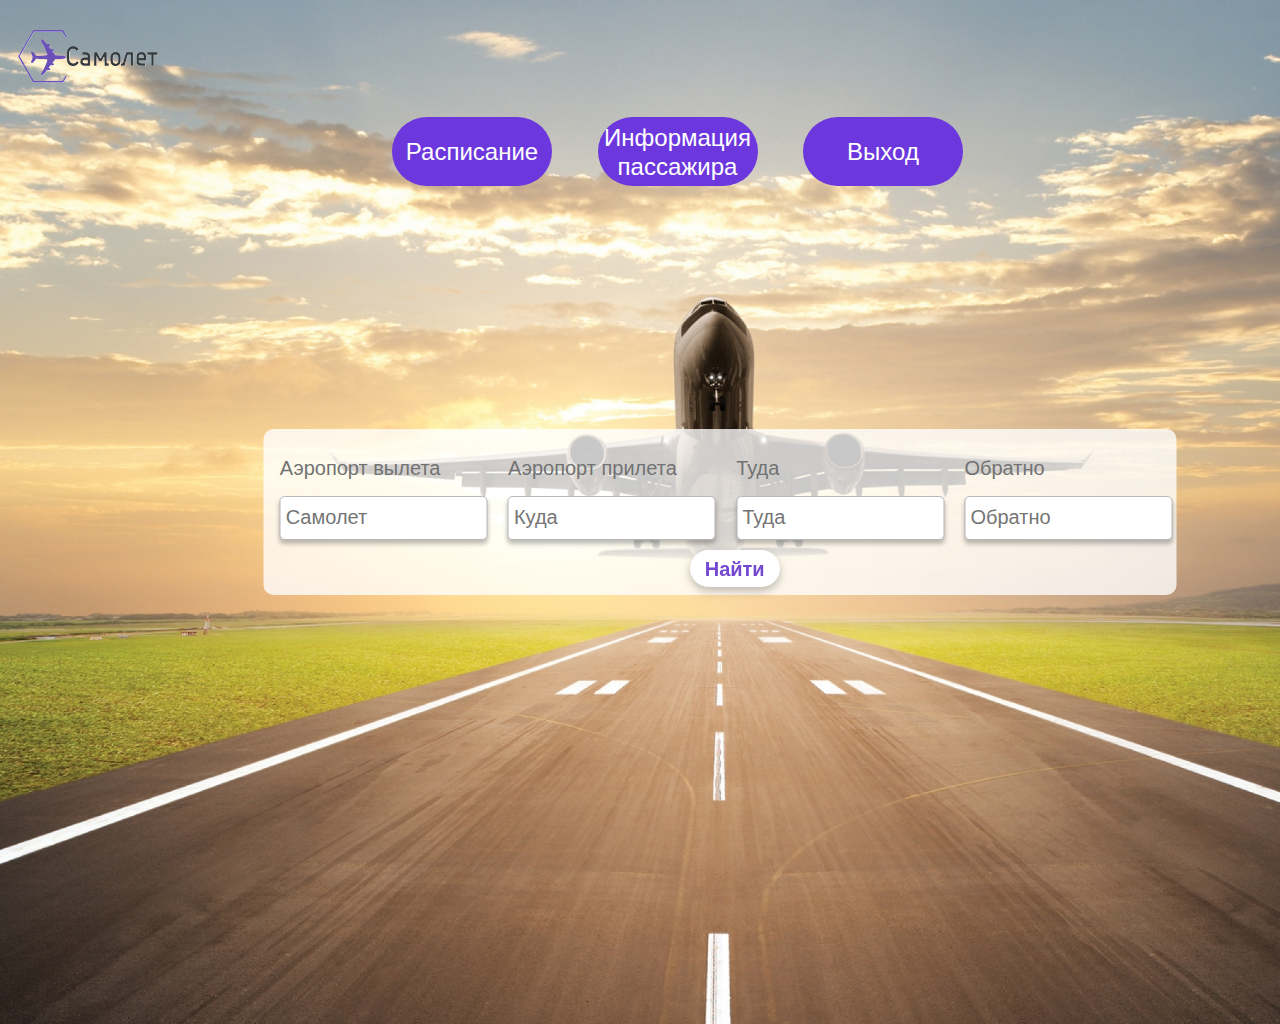
==== Site/Cashier_page/Cashier_page.html @ 3afeaa65 "Страница кассира" ====
<!DOCTYPE html>
<html lang="ru">
<head>
    <meta charset="UTF-8">
    <meta name="viewport" content="width=device-width, initial-scale=1.0">
	<link rel="stylesheet" href="styles.css">
    <title>Кассир</title>
</head>
<body>
    <div class="runway">
        <div class="logo"></div>
        <div class="navigation">
            <div class="nav-button">Расписание</div>
            <div class="nav-button">Информация пассажира</div>
            <div class="nav-button">Выход</div>
        </div>
        <div class="form-container">
            <div class="form-group">
                <label for="departure">Аэропорт вылета</label>
                <input type="text" id="departure" placeholder="Самолет">
            </div>
            <div class="form-group">
                <label for="arrival">Аэропорт прилета</label>
                <input type="text" id="arrival" placeholder="Куда">
            </div>
            <div class="form-group">
                <label for="one-way">Туда</label>
                <input type="text" id="one-way" placeholder="Туда">
            </div>
            <div class="form-group">
                <label for="return">Обратно</label>
                <input type="text" id="return" placeholder="Обратно">
            </div>
        </div>        
        <div class="search-button">
            <span>Найти</span>
        </div>
    </div>
</body>
</html>
---- Site/Cashier_page/styles.css ----
body {
    margin: 0;
    padding: 0;
    background: #FFFFFF;
    box-shadow: 0px 4px 4px rgba(0, 0, 0, 0.25);
    font-family: 'Inter', sans-serif;
}
.runway {
    position: absolute;
    width: 1440px;
    height: 1024px;
    left: 0;
    top: 0;
    background: url('img/Runway.jpeg') no-repeat center center;
    background-size: cover;
}
.logo {
    position: absolute;
    width: 150.03px;
    height: 68px;
    left: 12px;
    top: 20px;
    background: url('img/Logo.png') no-repeat center center;
    background-size: cover;
}
.navigation {
    position: absolute;
    width: 571px;
    height: 78px;
    left: 392px;
    top: 117px;
    display: flex;
    justify-content: space-between;
}
.nav-button {
    background: #6D37DE;
    border-radius: 50px;
    padding: 10px;
    color: #FFFFFF;
    font-size: 24px;
    line-height: 29px;
    text-align: center;
    width: 140px;
    height: 49px;
    display: flex;
    align-items: center;
    justify-content: center;
    transition: transform 0.3s, background-color 0.3s;
}
.nav-button:hover {
    background-color: #5a2fbd;
    transform: scale(1.1);
}
.form-container {
    position: absolute;
    width: 913px;
    height: 166px;
    left: 50%;
    top: 50%;
    transform: translate(-50%, -50%);
    background: rgba(255, 255, 255, 0.78);
    border-radius: 10px;
    display: flex;
    justify-content: space-around;
    align-items: center;
}
.form-group {
    position: relative;
    width: 195.9px;
    height: 32.59px;
}
.form-group label {
    position: absolute;
    width: 100%;
    top: -40px;
    left: 50%;
    transform: translateX(-50%);
    font-family: 'Inter', sans-serif;
    font-weight: 400;
    font-size: 20px;
    line-height: 24px;
    color: #727272;
}
.form-group input {
    width: 100%;
    height: 100%;
    background: #FFFFFF;
    border: 1px solid #B7B7B7;
    box-shadow: 0px 4px 4px rgba(0, 0, 0, 0.25);
    border-radius: 5px;
    padding: 5px;
    font-size: 20px;
    line-height: 24px;
    color: #000000;
}
.search-button {
    position: absolute;
    width: 89.88px;
    height: 37px;
    left: 689.75px;
    top: 550px;
    background: #FFFFFF;
    border-radius: 40px;
    display: flex;
    align-items: center;
    justify-content: center;
    filter: drop-shadow(0px 4px 4px rgba(0, 0, 0, 0.25));
    cursor: pointer;
    transition: transform 0.3s, background-color 0.3s;
}
.search-button:hover {
    background-color: #e0e0e0;
    transform: scale(1.1);
}
.search-button span {
    font-weight: 700;
    font-size: 20px;
    line-height: 24px;
    color: #7448D1;
}
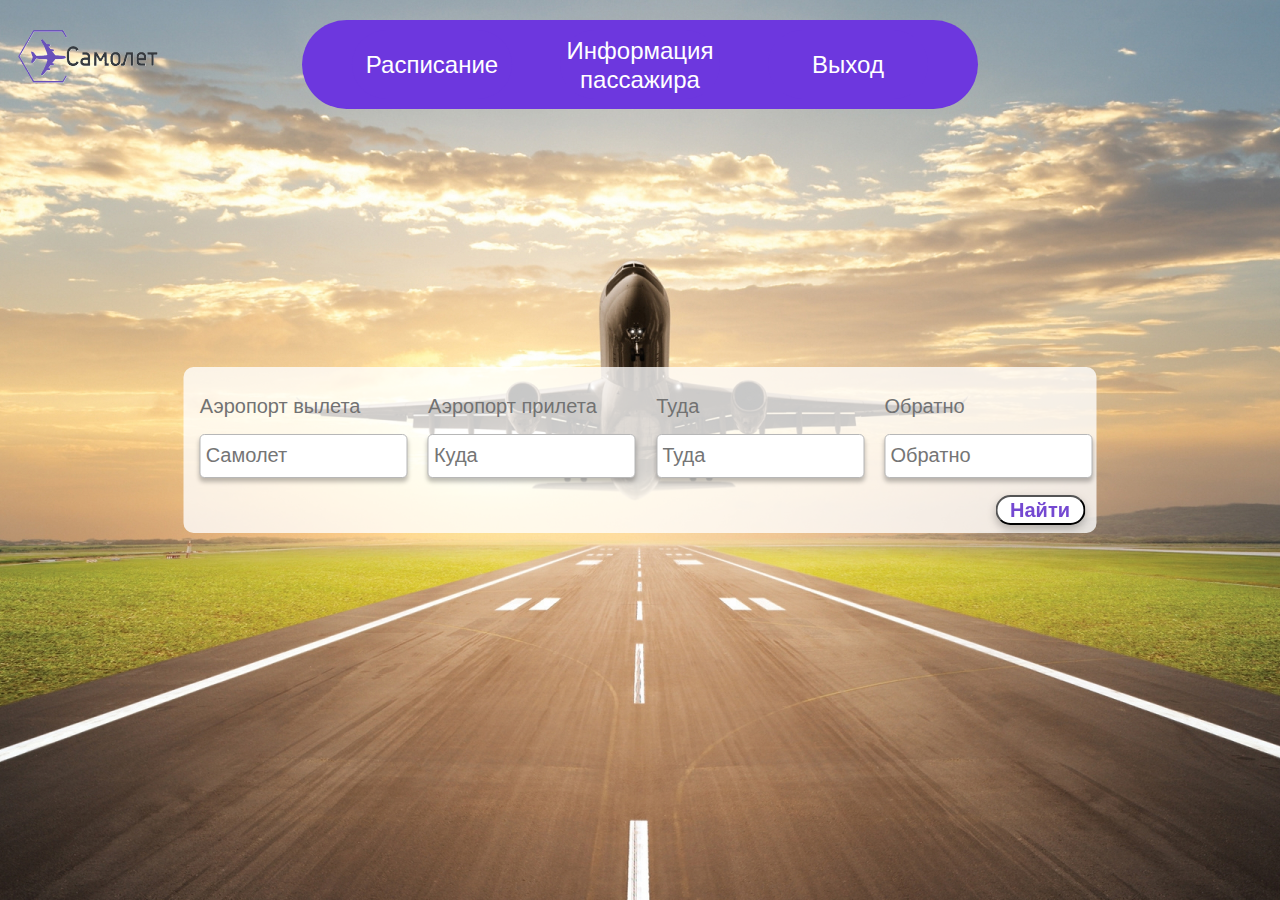
==== commit aca9c64a: "correct some mistake" ====
--- a/Site/Cashier_page/Cashier_page.html
+++ b/Site/Cashier_page/Cashier_page.html
@@ -31,9 +31,10 @@
                 <label for="return">Обратно</label>
                 <input type="text" id="return" placeholder="Обратно">
             </div>
+            <button><span>Найти</span></button>
         </div>        
         <div class="search-button">
-            <span>Найти</span>
+            
         </div>
     </div>
 </body>
--- a/Site/Cashier_page/styles.css
+++ b/Site/Cashier_page/styles.css
@@ -7,11 +7,18 @@
 }
 .runway {
     position: absolute;
-    width: 1440px;
-    height: 1024px;
+    width: 100%;
+    height: 100%;
     left: 0;
     top: 0;
     background: url('img/Runway.jpeg') no-repeat center center;
+    background-size: cover;
+    background-repeat: no-repeat;
+    background-position: center center;
+    background-attachment: fixed;
+    -webkit-background-size: cover;
+    -moz-background-size: cover;
+    -o-background-size: cover;
     background-size: cover;
 }
 .logo {
@@ -24,13 +31,14 @@
     background-size: cover;
 }
 .navigation {
-    position: absolute;
-    width: 571px;
-    height: 78px;
-    left: 392px;
-    top: 117px;
     display: flex;
     justify-content: space-between;
+    align-items: center;
+    background-color: #6D37DE;
+    padding: 10px 50px;
+    border-radius: 50px;
+    margin: 20px auto;
+    width: 45%;
 }
 .nav-button {
     background: #6D37DE;
@@ -93,14 +101,14 @@
     line-height: 24px;
     color: #000000;
 }
-.search-button {
+button {
+    width: 90px;
+    height: 30px;
+    margin-top: 120px;
+    margin-left: 800px;
     position: absolute;
-    width: 89.88px;
-    height: 37px;
-    left: 689.75px;
-    top: 550px;
     background: #FFFFFF;
-    border-radius: 40px;
+    border-radius: 100px;
     display: flex;
     align-items: center;
     justify-content: center;
@@ -112,9 +120,10 @@
     background-color: #e0e0e0;
     transform: scale(1.1);
 }
-.search-button span {
+span {
     font-weight: 700;
     font-size: 20px;
     line-height: 24px;
     color: #7448D1;
 }
+
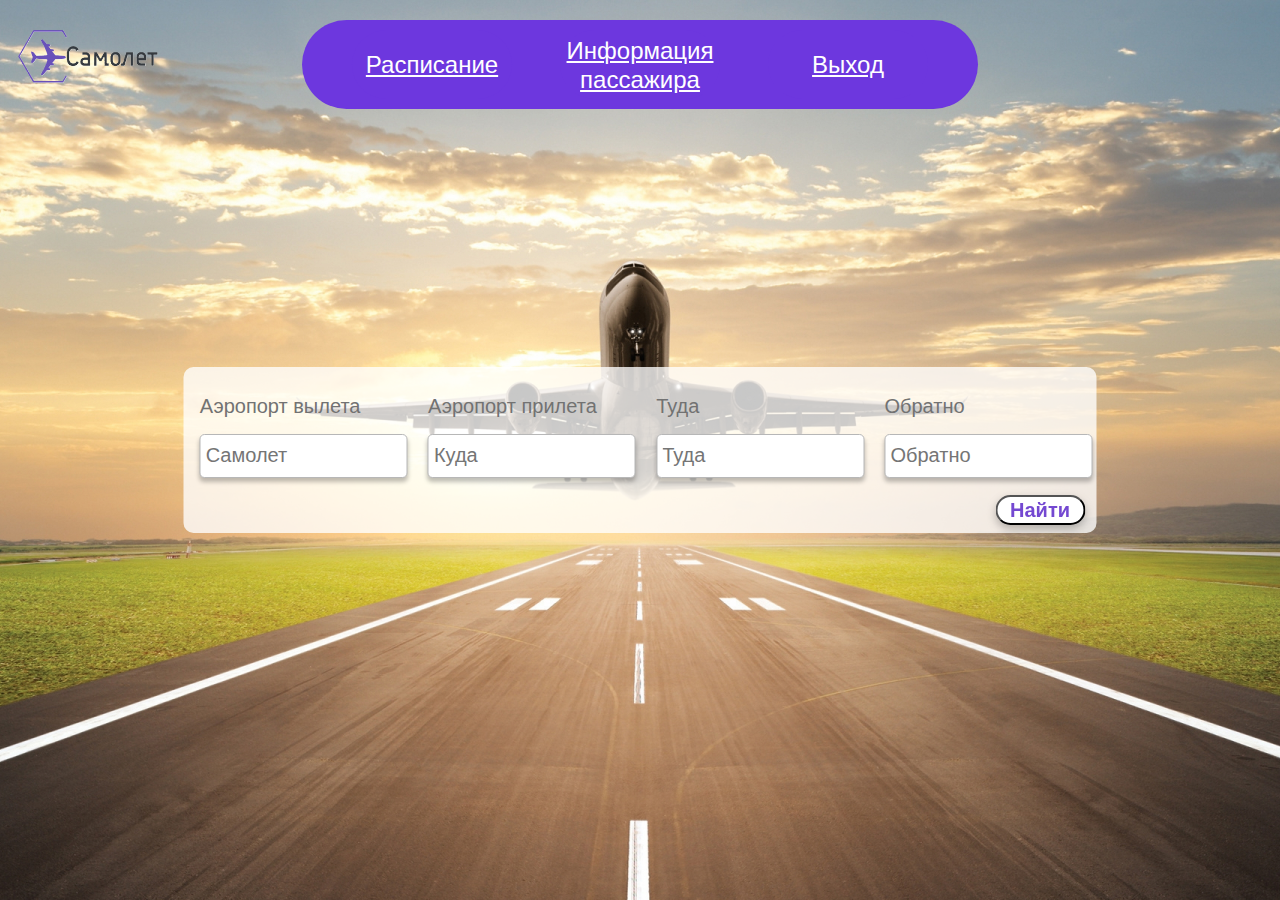
==== commit 317d3f91: "corrected" ====
--- a/Site/Cashier_page/Cashier_page.html
+++ b/Site/Cashier_page/Cashier_page.html
@@ -10,10 +10,10 @@
     <div class="runway">
         <div class="logo"></div>
         <div class="navigation">
-            <div class="nav-button">Расписание</div>
-            <div class="nav-button">Информация пассажира</div>
-            <div class="nav-button">Выход</div>
-        </div>
+            <a href="#" class="nav-button">Расписание</a>
+            <a href="#" class="nav-button">Информация пассажира</a>
+            <a href="#" class="nav-button">Выход</a>
+        </div>        
         <div class="form-container">
             <div class="form-group">
                 <label for="departure">Аэропорт вылета</label>
